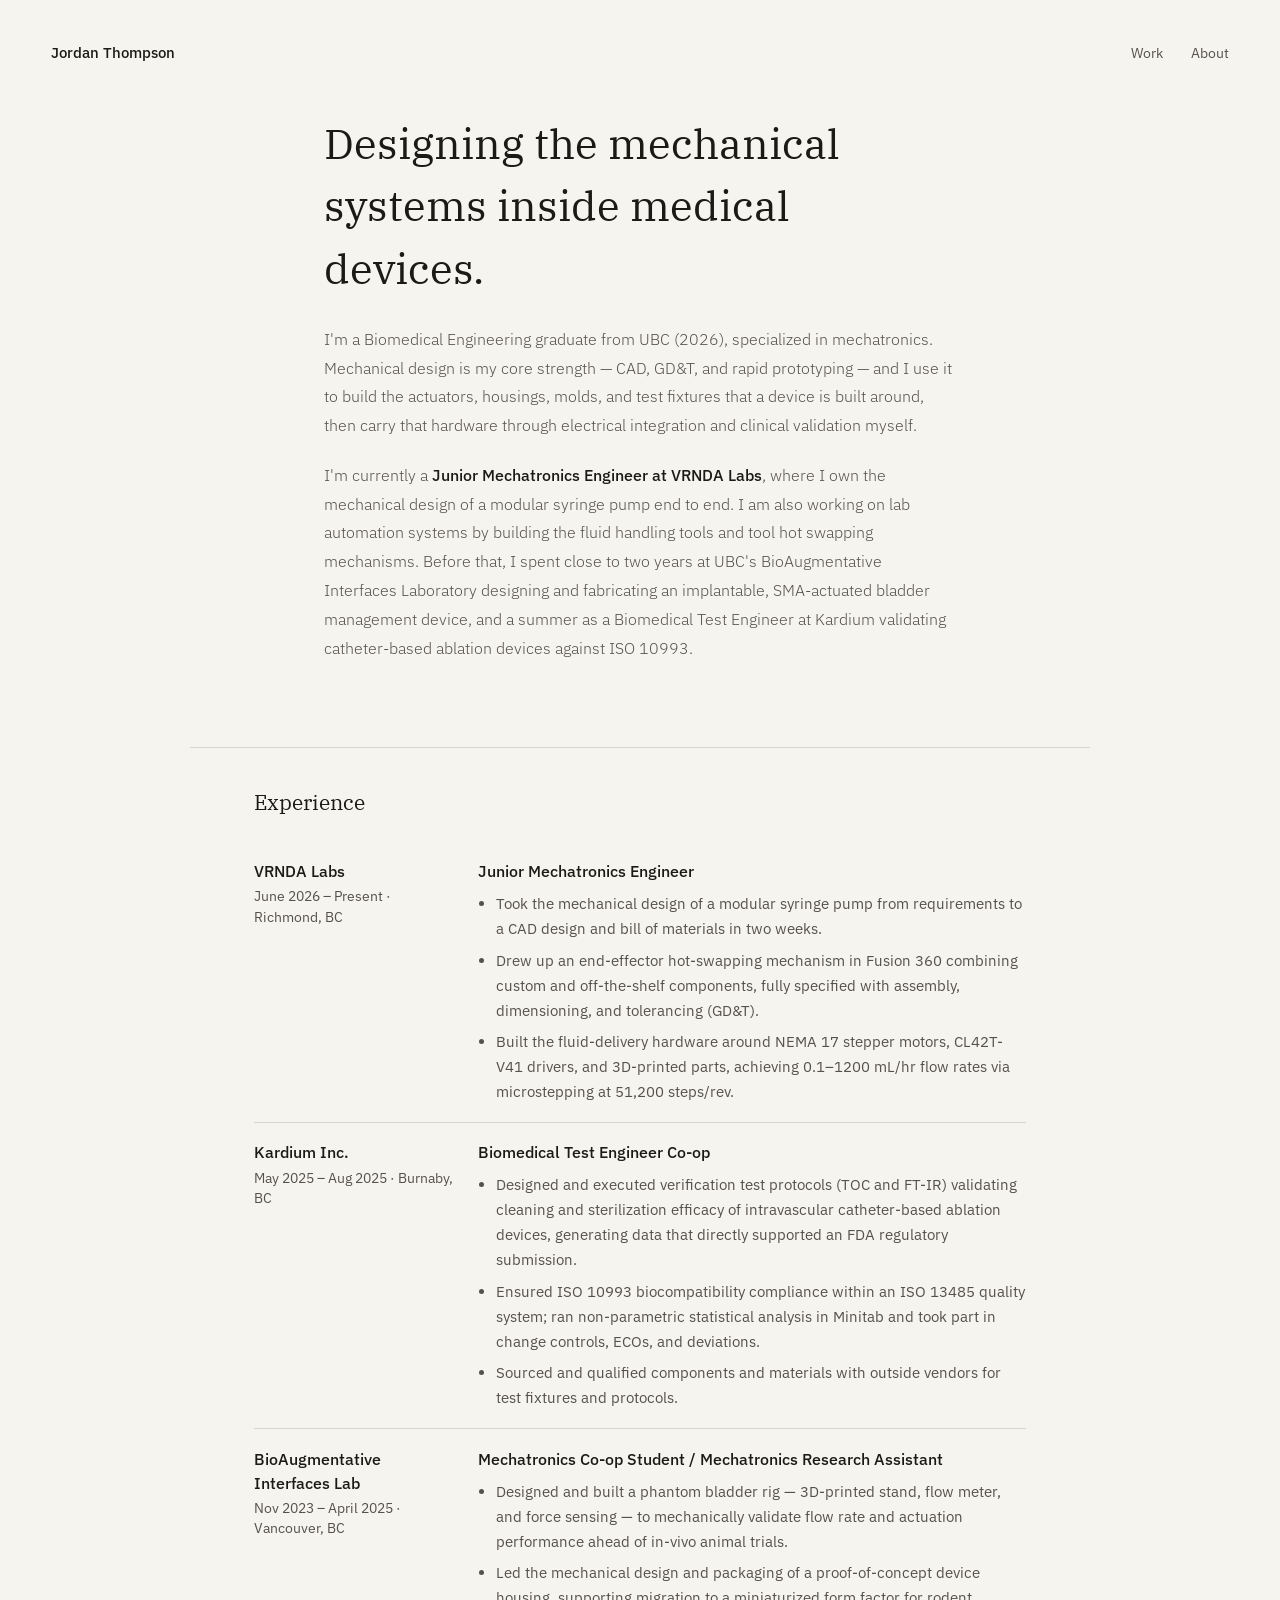
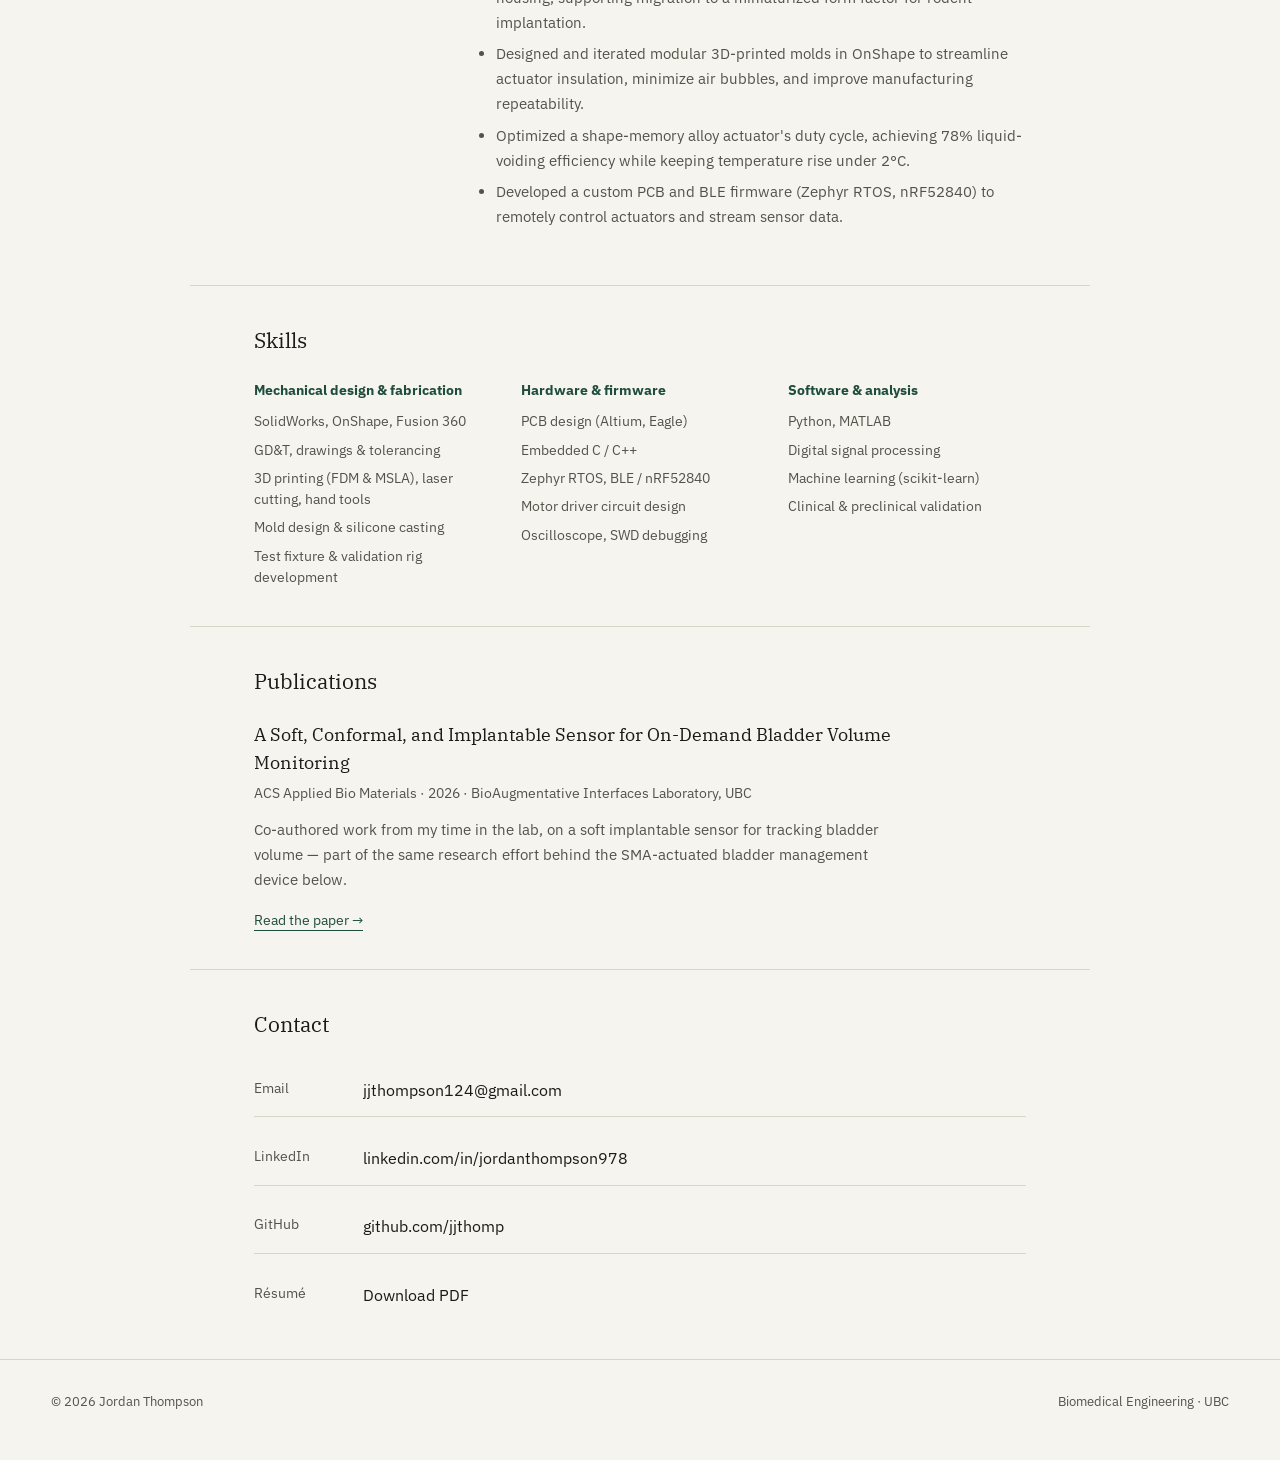
==== about.html @ d43cf21e "Publication added, theme change, new updates" ====
<!DOCTYPE html>
<html lang="en">
<head>
<meta charset="UTF-8">
<meta name="viewport" content="width=device-width, initial-scale=1.0">
<title>About — Jordan Thompson</title>
<link rel="stylesheet" href="base.css">
<style>
  .about-wrap {
    max-width: 760px;
    margin: 0 auto;
    padding: 1.5rem 5vw 4rem;
  }
  .about-wrap h1 {
    font-family: 'IBM Plex Serif', serif;
    font-weight: 400;
    font-size: clamp(1.9rem, 4vw, 2.6rem);
    margin-bottom: 1.6rem;
  }
  .about-wrap p {
    font-size: 1rem;
    font-weight: 300;
    line-height: 1.8;
    color: var(--ink-soft);
    margin-bottom: 1.3rem;
  }
  .about-wrap strong { color: var(--ink); font-weight: 500; }

  .block {
    max-width: 900px;
    margin: 0 auto;
    padding: 2.4rem 5vw;
    border-top: 1px solid var(--line);
  }
  .block h2 {
    font-family: 'IBM Plex Serif', serif;
    font-weight: 400;
    font-size: 1.3rem;
    margin-bottom: 1.5rem;
  }

  .role {
    display: grid;
    grid-template-columns: 200px 1fr;
    gap: 1.5rem;
    padding: 1.1rem 0;
    border-bottom: 1px solid var(--line);
  }
  .role:last-child { border-bottom: none; }
  .role-meta { display: flex; flex-direction: column; gap: 0.2rem; }
  .role-org { font-weight: 500; }
  .role-when { font-size: 0.85rem; color: var(--ink-soft); }
  .role-title { font-weight: 500; margin-bottom: 0.5rem; }
  .role-desc { font-size: 0.92rem; color: var(--ink-soft); line-height: 1.7; }
  .role-desc ul { padding-left: 1.1rem; display: flex; flex-direction: column; gap: 0.4rem; }

  .skills-cols {
    display: grid;
    grid-template-columns: repeat(3, 1fr);
    gap: 1.8rem;
  }
  .skills-cols h3 { font-size: 0.85rem; color: var(--pcb); margin-bottom: 0.7rem; }
  .skills-cols ul { list-style: none; display: flex; flex-direction: column; gap: 0.45rem; }
  .skills-cols li { font-size: 0.88rem; color: var(--ink-soft); }

  .contact-list { display: flex; flex-direction: column; gap: 0.9rem; }
  .contact-row {
    display: flex;
    gap: 1.2rem;
    text-decoration: none;
    padding: 0.9rem 0;
    border-bottom: 1px solid var(--line);
  }
  .contact-row:last-child { border-bottom: none; }
  .contact-label { width: 90px; color: var(--ink-soft); font-size: 0.85rem; }
  .contact-value { color: var(--ink); }
  .contact-row:hover .contact-value { color: var(--pcb); }

  .pub-item { max-width: 640px; }
  .pub-title {
    font-family: 'IBM Plex Serif', serif;
    font-size: 1.15rem;
    margin-bottom: 0.4rem;
  }
  .pub-meta { font-size: 0.85rem; color: var(--ink-soft); margin-bottom: 0.9rem; }
  .pub-desc { font-size: 0.92rem; color: var(--ink-soft); line-height: 1.7; margin-bottom: 0.9rem; }
  .pub-link { font-size: 0.9rem; color: var(--pcb); text-decoration: none; border-bottom: 1px solid var(--pcb); padding-bottom: 1px; }
  .pub-link:hover { opacity: 0.75; }


  @media(max-width:700px){
    .role { grid-template-columns: 1fr; gap: 0.3rem; }
    .skills-cols { grid-template-columns: 1fr 1fr; }
  }
</style>
</head>
<body>

<nav>
  <a href="index.html" class="nav-logo">Jordan Thompson</a>
  <ul class="nav-links">
    <li><a href="index.html">Work</a></li>
    <li><a href="about.html">About</a></li>
  </ul>
</nav>

<div class="about-wrap">
  <h1>Designing the mechanical systems inside medical devices.</h1>
  <p>I'm a Biomedical Engineering graduate from UBC (2026), specialized in mechatronics. Mechanical design is my core strength — CAD, GD&amp;T, and rapid prototyping — and I use it to build the actuators, housings, molds, and test fixtures that a device is built around, then carry that hardware through electrical integration and clinical validation myself.</p>
  <p>I'm currently a <strong>Junior Mechatronics Engineer at VRNDA Labs</strong>, where I own the mechanical design of a modular syringe pump end to end. I am also working on lab automation systems by building the fluid handling tools and tool hot swapping mechanisms. Before that, I spent close to two years at UBC's BioAugmentative Interfaces Laboratory designing and fabricating an implantable, SMA-actuated bladder management device, and a summer as a Biomedical Test Engineer at Kardium validating catheter-based ablation devices against ISO 10993.</p>
</div>

<div class="block">
  <h2>Experience</h2>

  <div class="role">
    <div class="role-meta">
      <span class="role-org">VRNDA Labs</span>
      <span class="role-when">June 2026 – Present · Richmond, BC</span>
    </div>
    <div>
      <div class="role-title">Junior Mechatronics Engineer</div>
      <div class="role-desc">
        <ul>
          <li>Took the mechanical design of a modular syringe pump from requirements to a CAD design and bill of materials in two weeks.</li>
          <li>Drew up an end-effector hot-swapping mechanism in Fusion 360 combining custom and off-the-shelf components, fully specified with assembly, dimensioning, and tolerancing (GD&amp;T).</li>
          <li>Built the fluid-delivery hardware around NEMA 17 stepper motors, CL42T-V41 drivers, and 3D-printed parts, achieving 0.1–1200 mL/hr flow rates via microstepping at 51,200 steps/rev.</li>
        </ul>
      </div>
    </div>
  </div>

  <div class="role">
    <div class="role-meta">
      <span class="role-org">Kardium Inc.</span>
      <span class="role-when">May 2025 – Aug 2025 · Burnaby, BC</span>
    </div>
    <div>
      <div class="role-title">Biomedical Test Engineer Co-op</div>
      <div class="role-desc">
        <ul>
          <li>Designed and executed verification test protocols (TOC and FT-IR) validating cleaning and sterilization efficacy of intravascular catheter-based ablation devices, generating data that directly supported an FDA regulatory submission.</li>
          <li>Ensured ISO 10993 biocompatibility compliance within an ISO 13485 quality system; ran non-parametric statistical analysis in Minitab and took part in change controls, ECOs, and deviations.</li>
          <li>Sourced and qualified components and materials with outside vendors for test fixtures and protocols.</li>
        </ul>
      </div>
    </div>
  </div>

  <div class="role">
    <div class="role-meta">
      <span class="role-org">BioAugmentative Interfaces Lab</span>
      <span class="role-when">Nov 2023 – April 2025 · Vancouver, BC</span>
    </div>
    <div>
      <div class="role-title">Mechatronics Co-op Student / Mechatronics Research Assistant</div>
      <div class="role-desc">
        <ul>
          <li>Designed and built a phantom bladder rig — 3D-printed stand, flow meter, and force sensing — to mechanically validate flow rate and actuation performance ahead of in-vivo animal trials.</li>
          <li>Led the mechanical design and packaging of a proof-of-concept device housing, supporting migration to a miniaturized form factor for rodent implantation.</li>
          <li>Designed and iterated modular 3D-printed molds in OnShape to streamline actuator insulation, minimize air bubbles, and improve manufacturing repeatability.</li>
          <li>Optimized a shape-memory alloy actuator's duty cycle, achieving 78% liquid-voiding efficiency while keeping temperature rise under 2°C.</li>
          <li>Developed a custom PCB and BLE firmware (Zephyr RTOS, nRF52840) to remotely control actuators and stream sensor data.</li>
        </ul>
      </div>
    </div>
  </div>
</div>

<div class="block">
  <h2>Skills</h2>
  <div class="skills-cols">
    <div>
      <h3>Mechanical design &amp; fabrication</h3>
      <ul>
        <li>SolidWorks, OnShape, Fusion 360</li>
        <li>GD&amp;T, drawings &amp; tolerancing</li>
        <li>3D printing (FDM &amp; MSLA), laser cutting, hand tools</li>
        <li>Mold design &amp; silicone casting</li>
        <li>Test fixture &amp; validation rig development</li>
      </ul>
    </div>
    <div>
      <h3>Hardware &amp; firmware</h3>
      <ul>
        <li>PCB design (Altium, Eagle)</li>
        <li>Embedded C / C++</li>
        <li>Zephyr RTOS, BLE / nRF52840</li>
        <li>Motor driver circuit design</li>
        <li>Oscilloscope, SWD debugging</li>
      </ul>
    </div>
    <div>
      <h3>Software &amp; analysis</h3>
      <ul>
        <li>Python, MATLAB</li>
        <li>Digital signal processing</li>
        <li>Machine learning (scikit-learn)</li>
        <li>Clinical &amp; preclinical validation</li>
      </ul>
    </div>
  </div>
</div>

<div class="block">
  <h2>Publications</h2>
  <div class="pub-item">
    <div class="pub-title">A Soft, Conformal, and Implantable Sensor for On-Demand Bladder Volume Monitoring</div>
    <div class="pub-meta">ACS Applied Bio Materials · 2026 · BioAugmentative Interfaces Laboratory, UBC</div>
    <p class="pub-desc">Co-authored work from my time in the lab, on a soft implantable sensor for tracking bladder volume — part of the same research effort behind the SMA-actuated bladder management device below.</p>
    <a href="https://pubs.acs.org/aabmcb/article/doi/10.1021/acsabm.6c01267/5427292/A-Soft-Conformal-and-Implantable-Sensor-for-On" class="pub-link" target="_blank">Read the paper →</a>
  </div>
</div>

<div class="block">
  <h2>Contact</h2>
  <div class="contact-list">
    <a href="mailto:jjthompson124@gmail.com" class="contact-row">
      <span class="contact-label">Email</span>
      <span class="contact-value">jjthompson124@gmail.com</span>
    </a>
    <a href="https://www.linkedin.com/in/jordanthompson978/" class="contact-row" target="_blank">
      <span class="contact-label">LinkedIn</span>
      <span class="contact-value">linkedin.com/in/jordanthompson978</span>
    </a>
    <a href="https://github.com/jjthomp" class="contact-row" target="_blank">
      <span class="contact-label">GitHub</span>
      <span class="contact-value">github.com/jjthomp</span>
    </a>
    <a href="Jordan_Thompson_Resume_PDF.pdf" class="contact-row" target="_blank">
      <span class="contact-label">Résumé</span>
      <span class="contact-value">Download PDF</span>
    </a>
  </div>
</div>

<footer>
  <p>© 2026 Jordan Thompson</p>
  <p>Biomedical Engineering · UBC</p>
</footer>

</body>
</html>
---- base.css ----
@import url('https://fonts.googleapis.com/css2?family=IBM+Plex+Sans:ital,wght@0,300;0,400;0,500;0,600;1,400&family=IBM+Plex+Mono:wght@400;500&family=IBM+Plex+Serif:ital,wght@0,400;0,500;1,400&display=swap');

:root {
  --paper: #f6f4ef;
  --ink: #1c1a16;
  --ink-soft: #55524a;
  --line: #d9d5c9;
  --pcb: #1f4d3d;
  --pcb-soft: #e7ede9;
  --copper: #a15c34;
  --white: #fffdf8;
}

*, *::before, *::after { box-sizing: border-box; margin: 0; padding: 0; }
html { scroll-behavior: smooth; }

body {
  font-family: 'IBM Plex Sans', sans-serif;
  background: var(--paper);
  color: var(--ink);
  font-weight: 400;
  line-height: 1.5;
}

a { color: inherit; }

/* NAV */
nav {
  display: flex;
  justify-content: space-between;
  align-items: baseline;
  padding: 2.5rem 4vw 1.5rem;
  max-width: 1280px;
  margin: 0 auto;
}
.nav-logo {
  font-size: 0.95rem;
  font-weight: 500;
  text-decoration: none;
  color: var(--ink);
}
.nav-links {
  display: flex;
  gap: 1.75rem;
  list-style: none;
}
.nav-links a, .nav-back {
  font-size: 0.9rem;
  text-decoration: none;
  color: var(--ink-soft);
  border-bottom: 1px solid transparent;
  transition: color 0.15s, border-color 0.15s;
}
.nav-links a:hover, .nav-back:hover {
  color: var(--pcb);
  border-color: var(--pcb);
}

/* PROJECT HERO (detail pages) */
.project-hero {
  max-width: 1280px;
  margin: 0 auto;
  padding: 1rem 4vw 3rem;
  border-bottom: 1px solid var(--line);
}
.project-hero-tag {
  font-size: 0.85rem;
  color: var(--pcb);
  margin-bottom: 0.9rem;
}
.project-hero-title em {
  font-style: italic;
  color: var(--pcb);
}
.project-hero-title {
  font-family: 'IBM Plex Serif', serif;
  font-size: clamp(2.1rem, 4.2vw, 3.4rem);
  font-weight: 400;
  line-height: 1.08;
  letter-spacing: -0.01em;
  max-width: 820px;
  margin-bottom: 1.8rem;
}
.project-hero-meta {
  display: flex;
  gap: 2.5rem;
  flex-wrap: wrap;
}
.meta-item {
  display: flex;
  flex-direction: column;
  gap: 0.3rem;
}
.meta-label {
  font-size: 0.72rem;
  color: var(--ink-soft);
}
.meta-value {
  font-size: 0.92rem;
  color: var(--ink);
}

/* IMAGE BLOCK */
.project-image-block {
  width: 100%;
  background: var(--white);
  border: 1px solid var(--line);
  display: flex;
  align-items: center;
  justify-content: center;
  min-height: 200px;
  overflow: hidden;
}
.project-image-block img {
  width: 100%;
  height: auto;
  display: block;
}

/* BODY CONTENT */
.project-body {
  max-width: 1100px;
  margin: 0 auto;
  padding: 3.5rem 4vw 6rem;
}
.content-grid {
  display: grid;
  grid-template-columns: 1fr 300px;
  gap: 4.5rem;
  align-items: start;
}

/* SIDEBAR */
.sidebar {
  position: sticky;
  top: 2.5rem;
  display: flex;
  flex-direction: column;
  gap: 2.2rem;
}
.sidebar-card-title {
  font-size: 0.72rem;
  color: var(--ink-soft);
  margin-bottom: 1rem;
  padding-bottom: 0.5rem;
  border-bottom: 1px solid var(--line);
}
.tag-list {
  display: flex;
  flex-wrap: wrap;
  gap: 0.5rem;
}
.tag {
  font-family: 'IBM Plex Mono', monospace;
  font-size: 0.72rem;
  padding: 0.3rem 0.65rem;
  border: 1px solid var(--line);
  color: var(--ink-soft);
  background: var(--white);
}
.skill-list-sidebar {
  list-style: none;
  display: flex;
  flex-direction: column;
  gap: 0.6rem;
}
.skill-list-sidebar li {
  font-size: 0.9rem;
  color: var(--ink-soft);
  padding-bottom: 0.6rem;
  border-bottom: 1px solid var(--line);
}

/* MAIN CONTENT */
.main-content {
  display: flex;
  flex-direction: column;
  gap: 3.2rem;
}
.section-label {
  font-size: 0.78rem;
  color: var(--pcb);
  margin-bottom: 0.8rem;
}
.section-heading {
  font-family: 'IBM Plex Serif', serif;
  font-size: 1.7rem;
  font-weight: 400;
  margin-bottom: 1.3rem;
  line-height: 1.2;
}
.prose p {
  font-size: 1rem;
  font-weight: 300;
  line-height: 1.8;
  color: var(--ink-soft);
  margin-bottom: 1.3rem;
  max-width: 68ch;
}
.prose p:last-child { margin-bottom: 0; }
.prose strong { color: var(--ink); font-weight: 500; }

.challenge-block {
  padding: 1.5rem 1.8rem;
  border-left: 3px solid var(--pcb);
  background: var(--pcb-soft);
  margin: 1.3rem 0;
  max-width: 68ch;
}
.challenge-block p {
  font-size: 0.95rem;
  line-height: 1.75;
  color: var(--ink);
  font-weight: 300;
}

.result-grid {
  display: grid;
  grid-template-columns: 1fr 1fr;
  gap: 1px;
  margin-top: 1.3rem;
  background: var(--line);
  border: 1px solid var(--line);
}
.result-item {
  padding: 1.3rem;
  background: var(--white);
}
.result-value {
  font-family: 'IBM Plex Serif', serif;
  font-size: 1.7rem;
  color: var(--copper);
  line-height: 1;
  margin-bottom: 0.4rem;
}
.result-label {
  font-size: 0.78rem;
  color: var(--ink-soft);
}

.divider {
  width: 100%;
  height: 1px;
  background: var(--line);
}

/* NEXT/PREV */
.project-nav-footer {
  border-top: 1px solid var(--line);
  max-width: 1280px;
  margin: 0 auto;
  padding: 2.5rem 4vw;
  display: flex;
  justify-content: space-between;
  align-items: center;
  gap: 2rem;
}
.proj-nav-link {
  text-decoration: none;
  display: flex;
  flex-direction: column;
  gap: 0.35rem;
  max-width: 300px;
}
.proj-nav-label {
  font-size: 0.75rem;
  color: var(--ink-soft);
}
.proj-nav-title {
  font-family: 'IBM Plex Serif', serif;
  font-size: 1.15rem;
  color: var(--ink);
}
.proj-nav-link.next { text-align: right; margin-left: auto; }

/* FOOTER */
footer {
  padding: 2rem 4vw 3rem;
  max-width: 1280px;
  margin: 0 auto;
  display: flex;
  justify-content: space-between;
  border-top: 1px solid var(--line);
}
footer p {
  font-size: 0.8rem;
  color: var(--ink-soft);
}

@media(max-width:900px){
  .content-grid{grid-template-columns:1fr;gap:2.5rem;}
  .sidebar{position:static;}
  nav { padding: 1.5rem 5vw 1rem; }
  .project-hero, .project-body { padding-left: 5vw; padding-right: 5vw; }
  .project-nav-footer { flex-direction: column; align-items: flex-start; padding: 2rem 5vw; }
  .proj-nav-link.next { text-align: left; margin-left: 0; }
  .result-grid{grid-template-columns:1fr;}
  footer { flex-direction: column; gap: 0.5rem; padding: 1.5rem 5vw 2.5rem; }
}
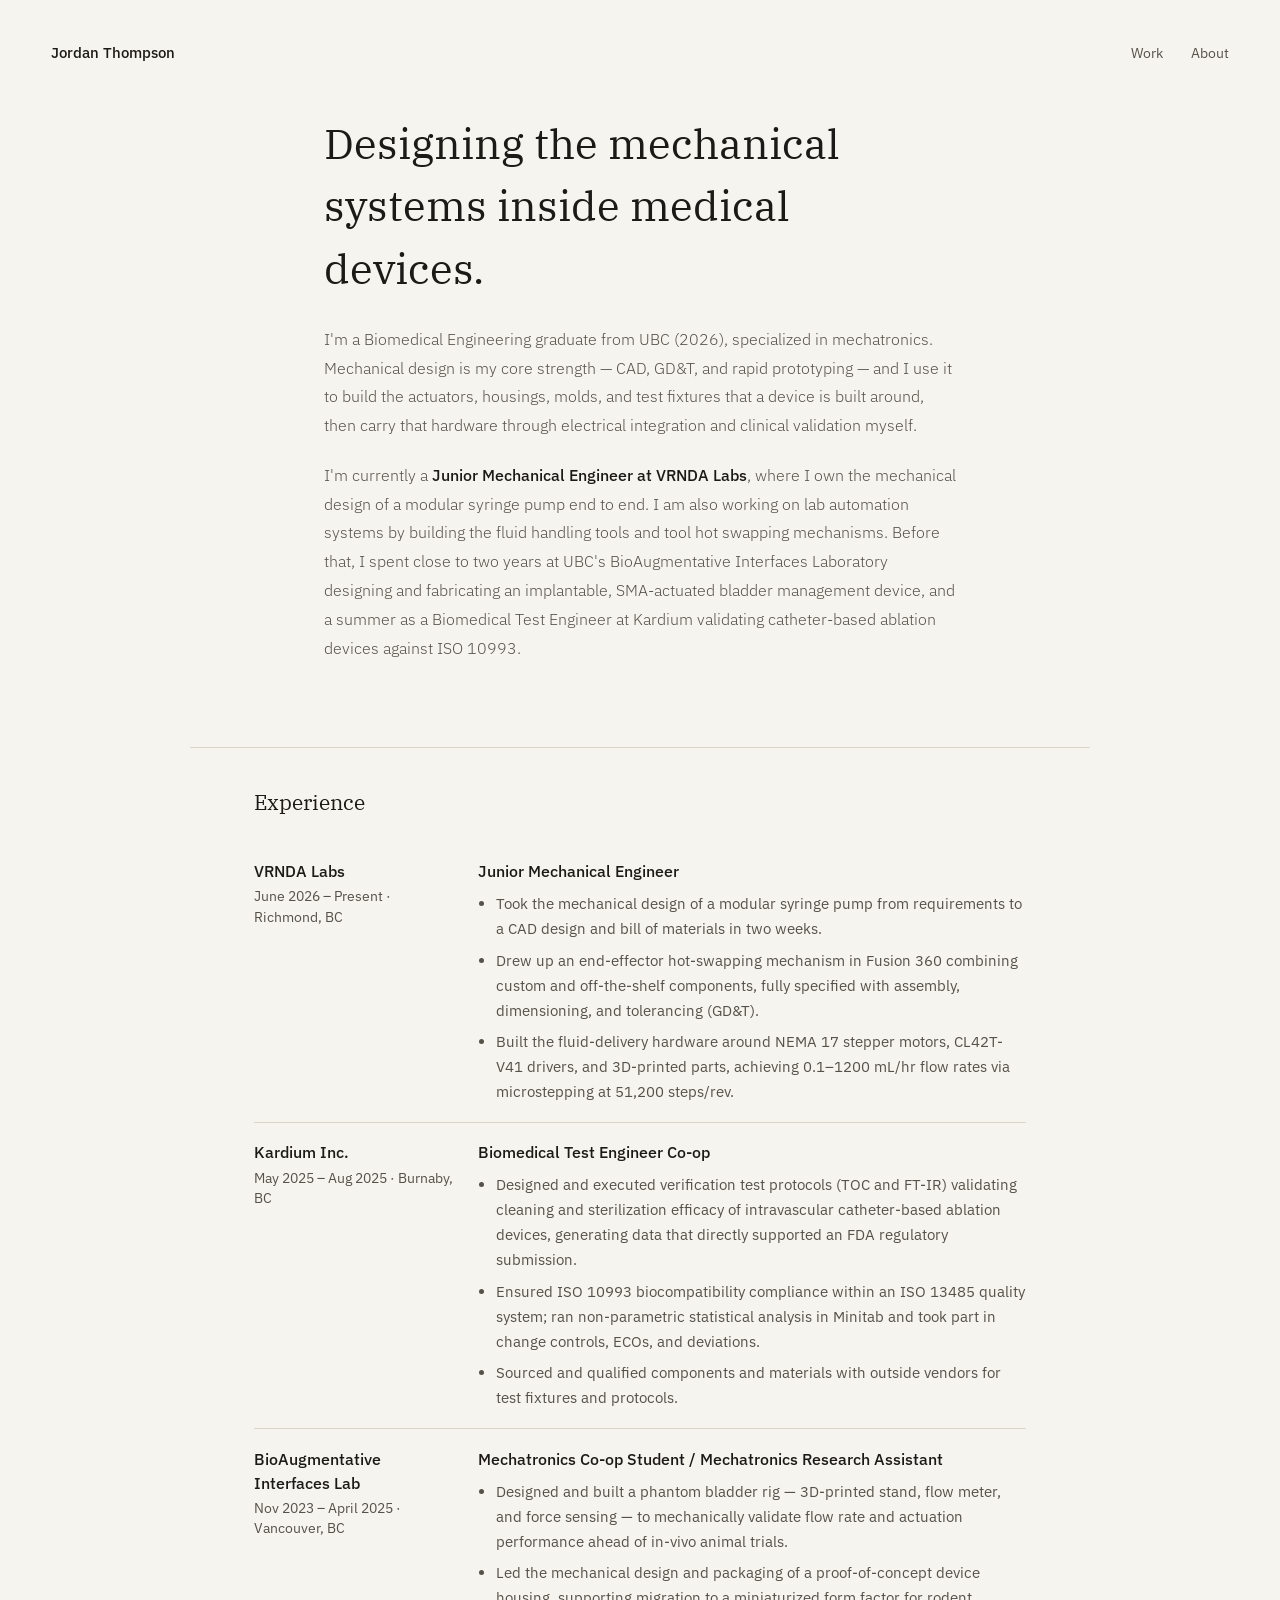
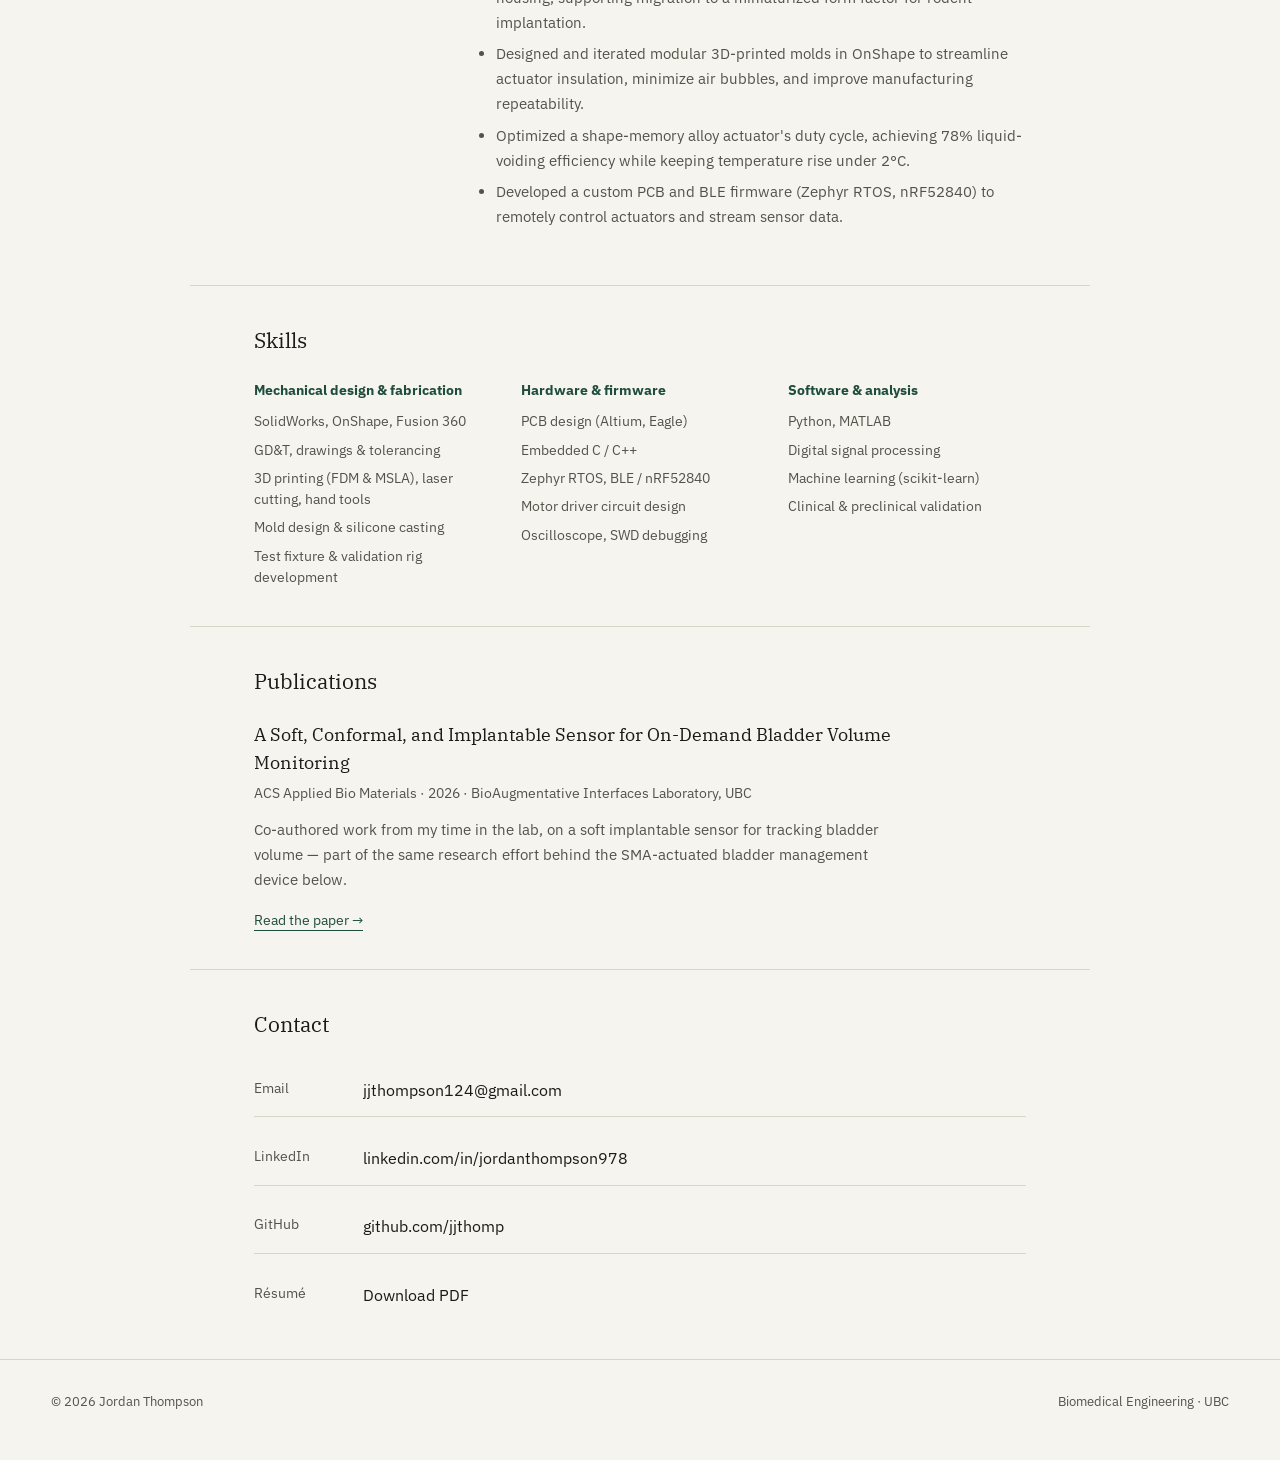
==== commit 72089ea0: "updated about me" ====
--- a/about.html
+++ b/about.html
@@ -107,7 +107,7 @@
 <div class="about-wrap">
   <h1>Designing the mechanical systems inside medical devices.</h1>
   <p>I'm a Biomedical Engineering graduate from UBC (2026), specialized in mechatronics. Mechanical design is my core strength — CAD, GD&amp;T, and rapid prototyping — and I use it to build the actuators, housings, molds, and test fixtures that a device is built around, then carry that hardware through electrical integration and clinical validation myself.</p>
-  <p>I'm currently a <strong>Junior Mechatronics Engineer at VRNDA Labs</strong>, where I own the mechanical design of a modular syringe pump end to end. I am also working on lab automation systems by building the fluid handling tools and tool hot swapping mechanisms. Before that, I spent close to two years at UBC's BioAugmentative Interfaces Laboratory designing and fabricating an implantable, SMA-actuated bladder management device, and a summer as a Biomedical Test Engineer at Kardium validating catheter-based ablation devices against ISO 10993.</p>
+  <p>I'm currently a <strong>Junior Mechanical Engineer at VRNDA Labs</strong>, where I own the mechanical design of a modular syringe pump end to end. I am also working on lab automation systems by building the fluid handling tools and tool hot swapping mechanisms. Before that, I spent close to two years at UBC's BioAugmentative Interfaces Laboratory designing and fabricating an implantable, SMA-actuated bladder management device, and a summer as a Biomedical Test Engineer at Kardium validating catheter-based ablation devices against ISO 10993.</p>
 </div>
 
 <div class="block">
@@ -119,7 +119,7 @@
       <span class="role-when">June 2026 – Present · Richmond, BC</span>
     </div>
     <div>
-      <div class="role-title">Junior Mechatronics Engineer</div>
+      <div class="role-title">Junior Mechanical Engineer</div>
       <div class="role-desc">
         <ul>
           <li>Took the mechanical design of a modular syringe pump from requirements to a CAD design and bill of materials in two weeks.</li>
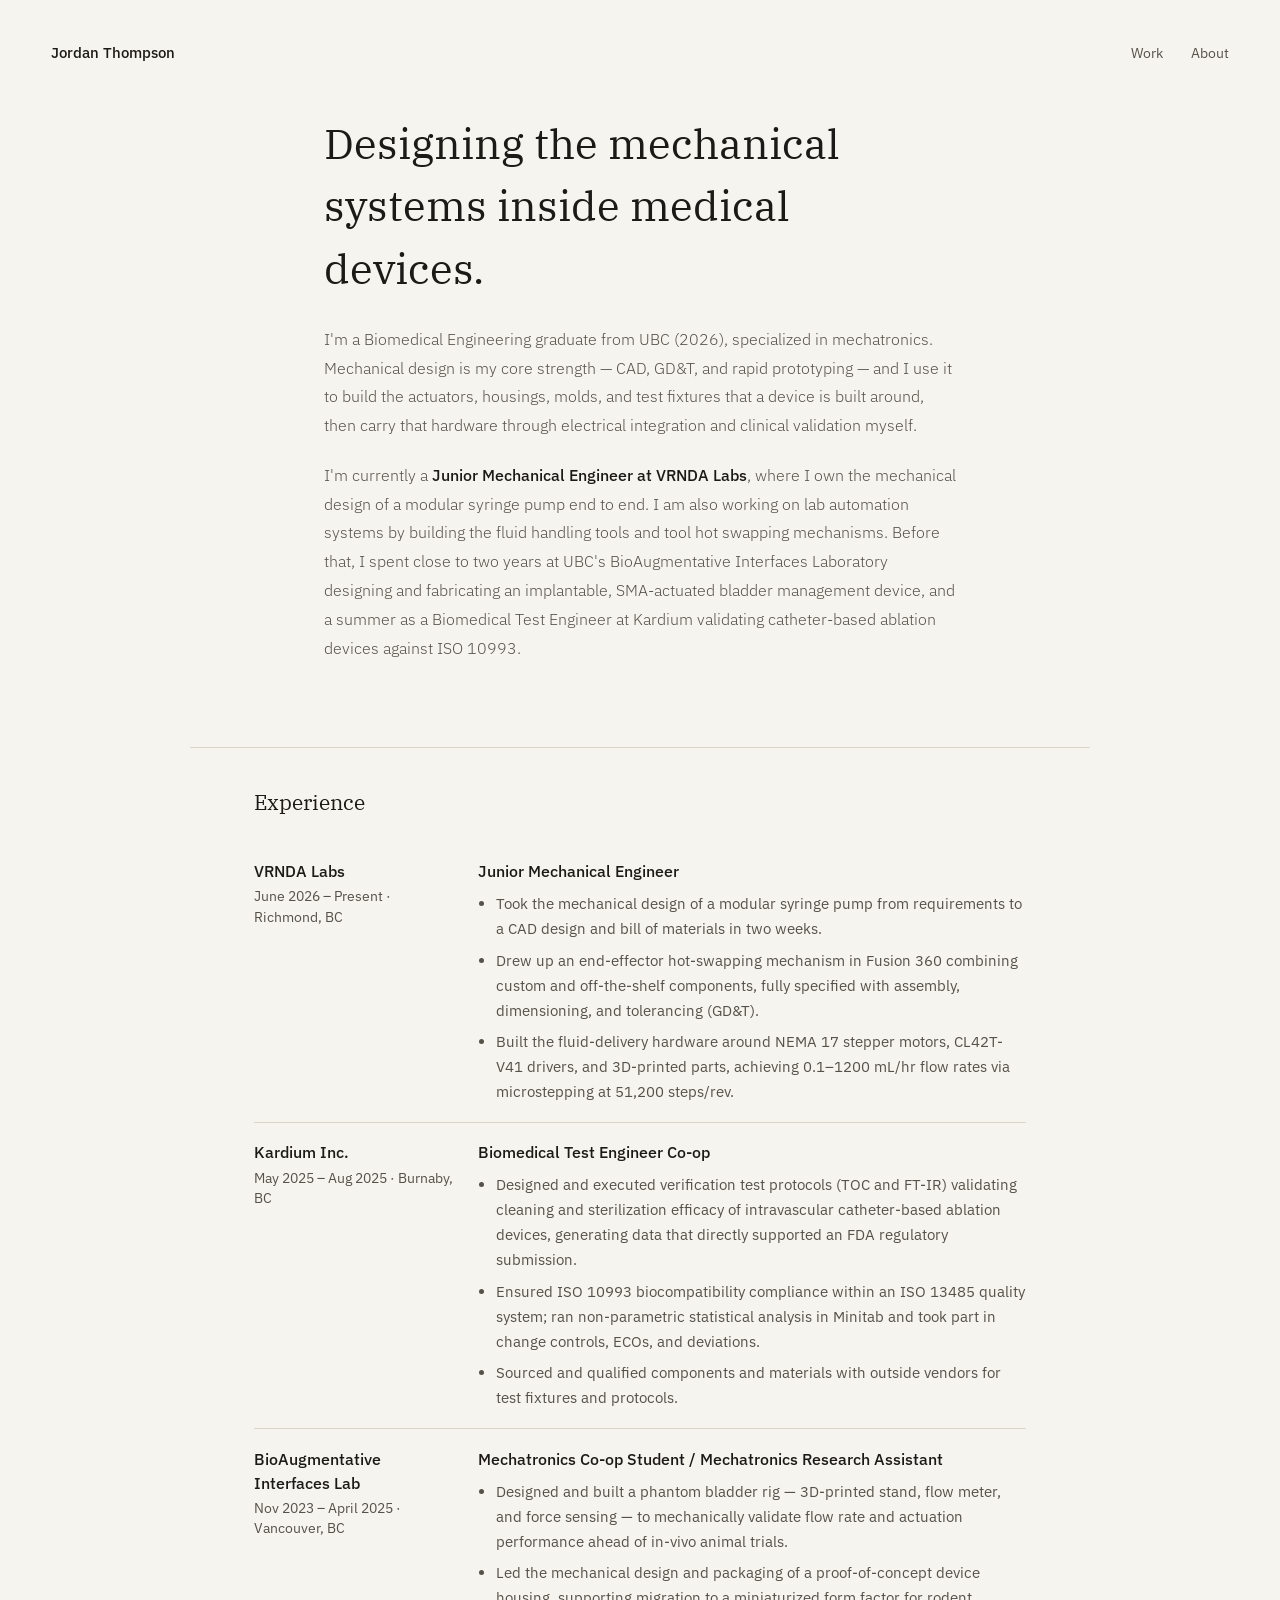
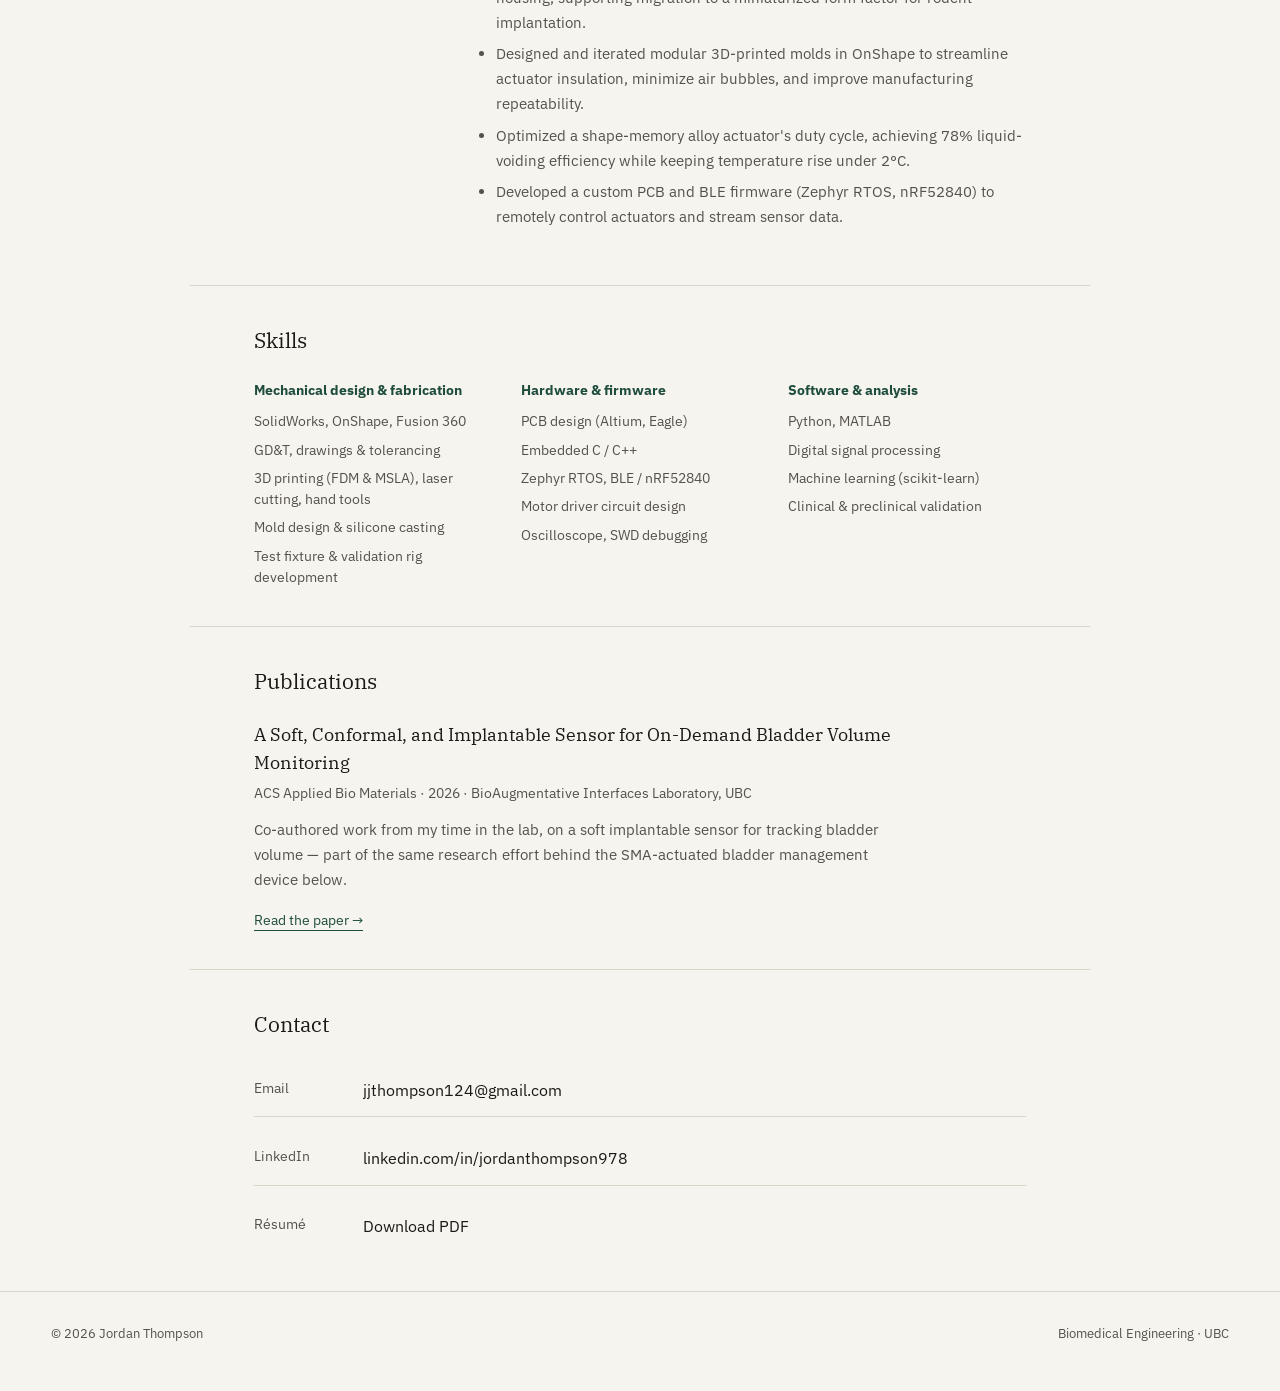
==== commit 036e90f4: "resolved resume naming issue" ====
--- a/about.html
+++ b/about.html
@@ -223,10 +223,6 @@
       <span class="contact-label">LinkedIn</span>
       <span class="contact-value">linkedin.com/in/jordanthompson978</span>
     </a>
-    <a href="https://github.com/jjthomp" class="contact-row" target="_blank">
-      <span class="contact-label">GitHub</span>
-      <span class="contact-value">github.com/jjthomp</span>
-    </a>
     <a href="Jordan_Thompson_Resume_PDF.pdf" class="contact-row" target="_blank">
       <span class="contact-label">Résumé</span>
       <span class="contact-value">Download PDF</span>
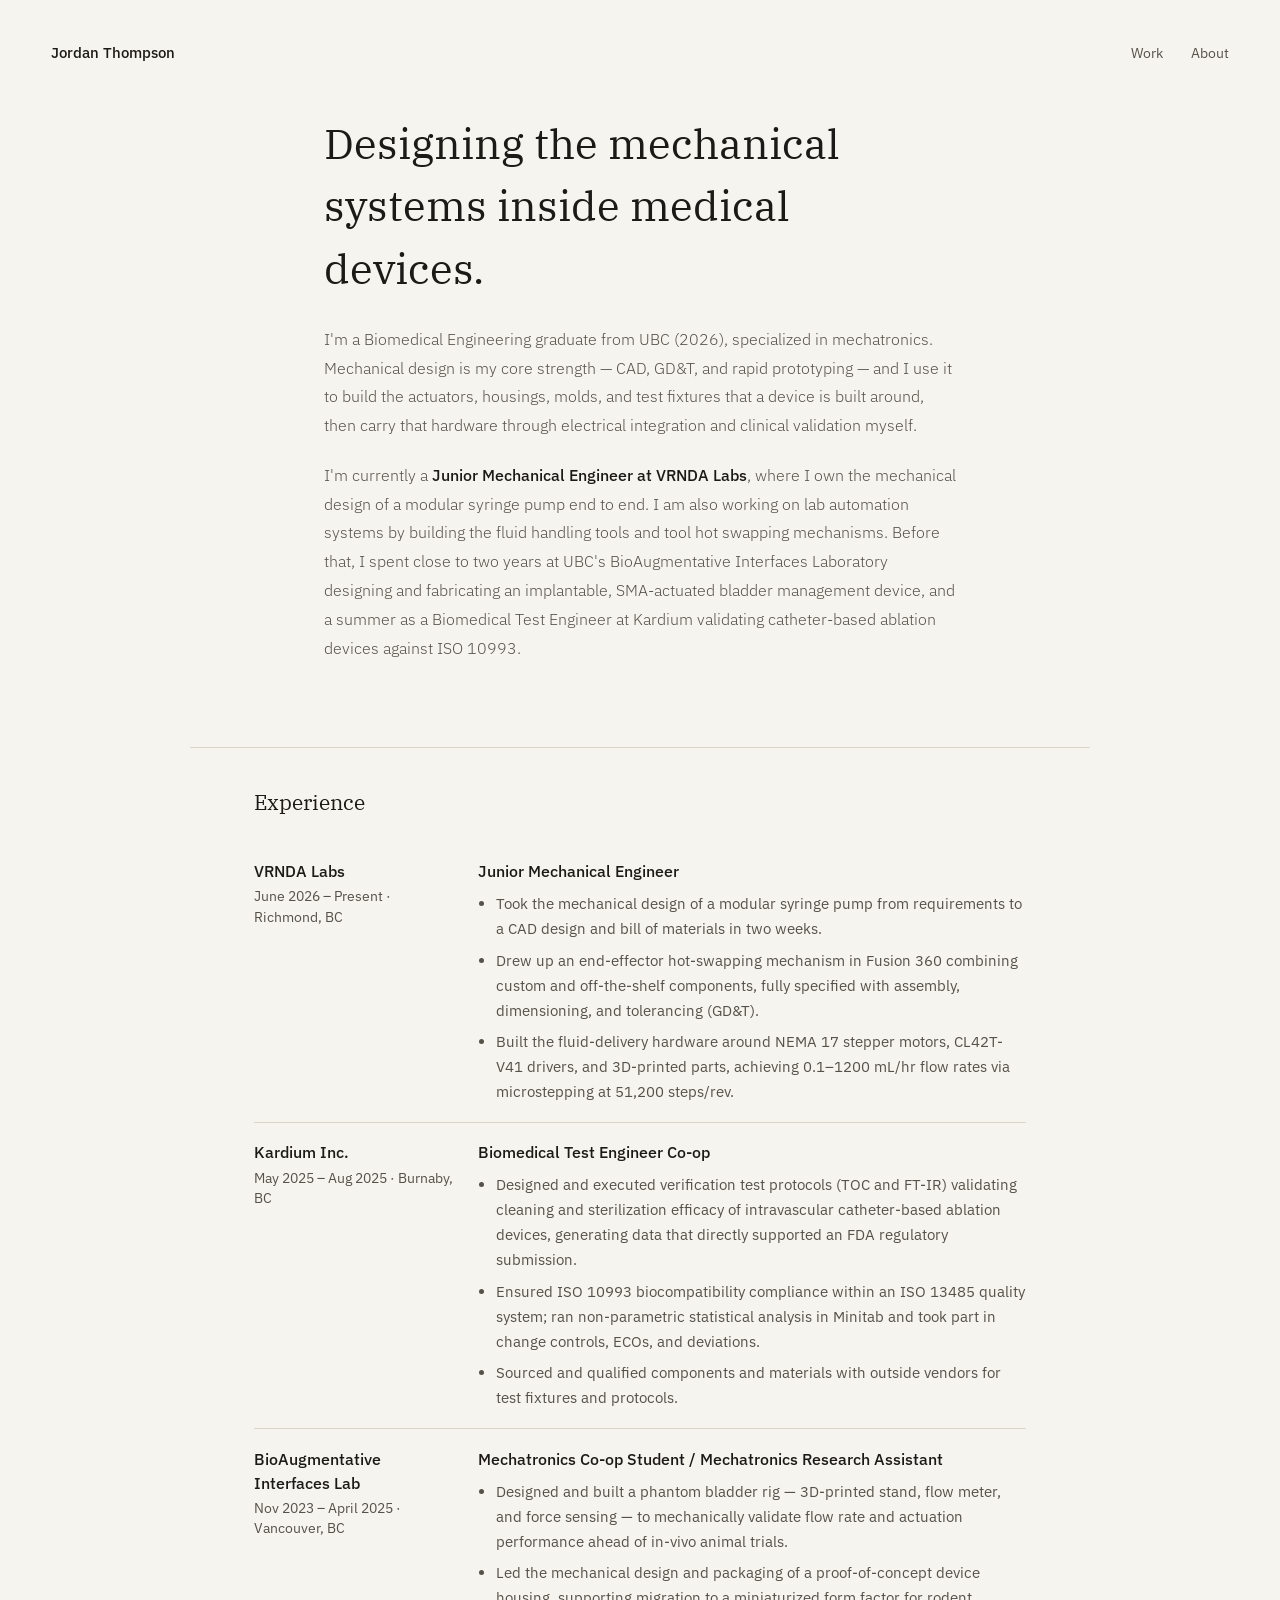
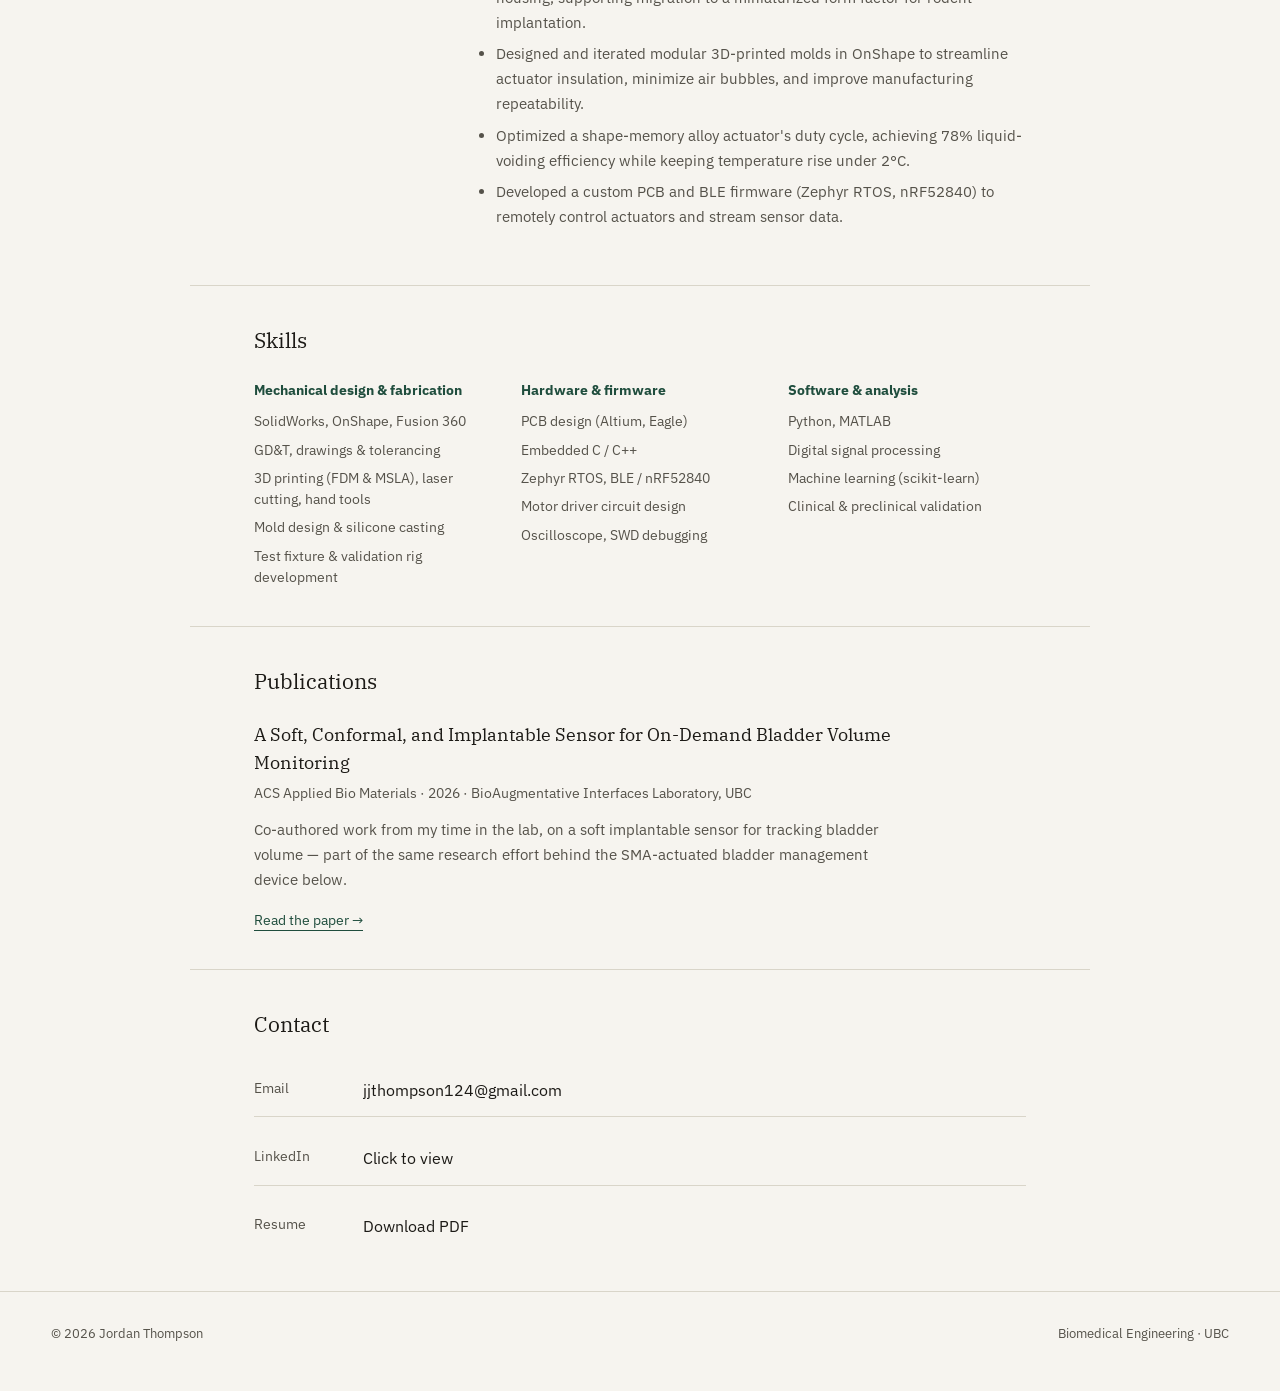
==== commit 3725d6c9: "testing new links" ====
--- a/about.html
+++ b/about.html
@@ -221,10 +221,10 @@
     </a>
     <a href="https://www.linkedin.com/in/jordanthompson978/" class="contact-row" target="_blank">
       <span class="contact-label">LinkedIn</span>
-      <span class="contact-value">linkedin.com/in/jordanthompson978</span>
+      <span class="contact-value">Click to view</span>
     </a>
     <a href="Jordan_Thompson_Resume_PDF.pdf" class="contact-row" target="_blank">
-      <span class="contact-label">Résumé</span>
+      <span class="contact-label">Resume</span>
       <span class="contact-value">Download PDF</span>
     </a>
   </div>
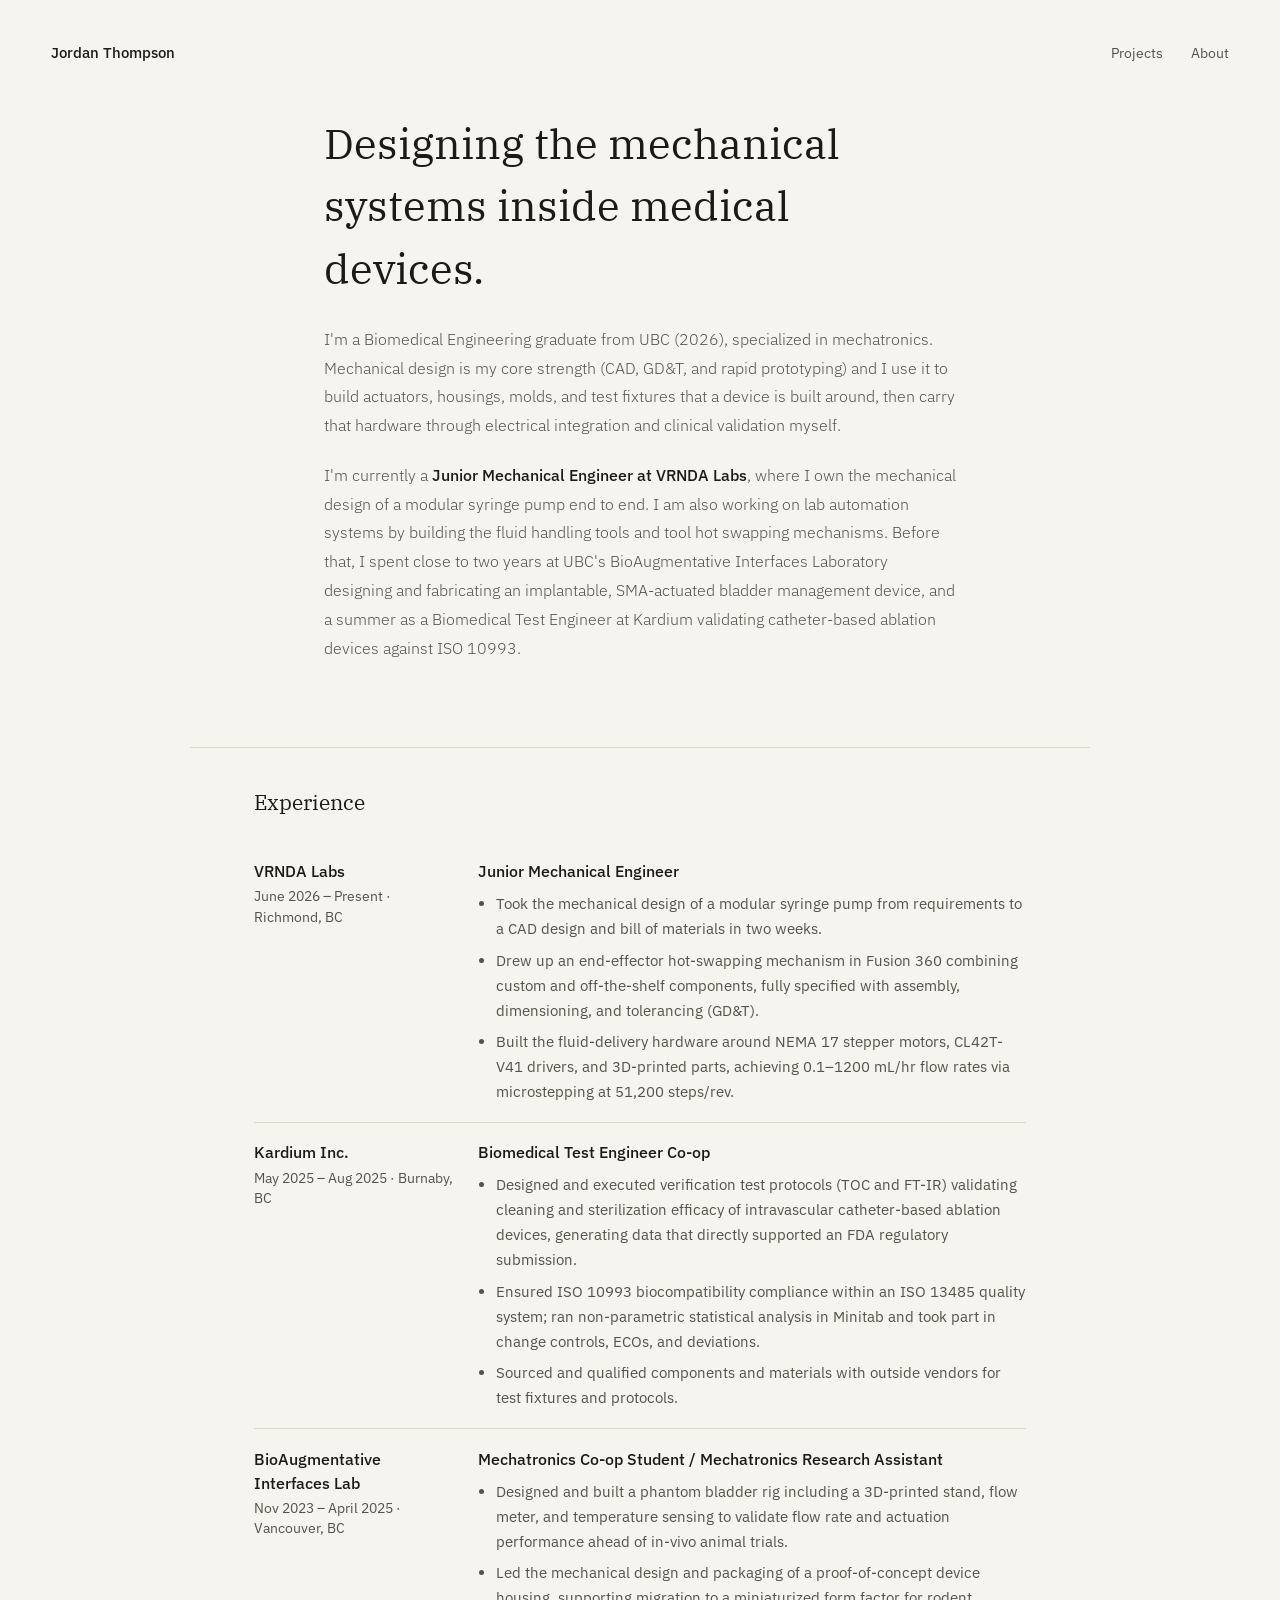
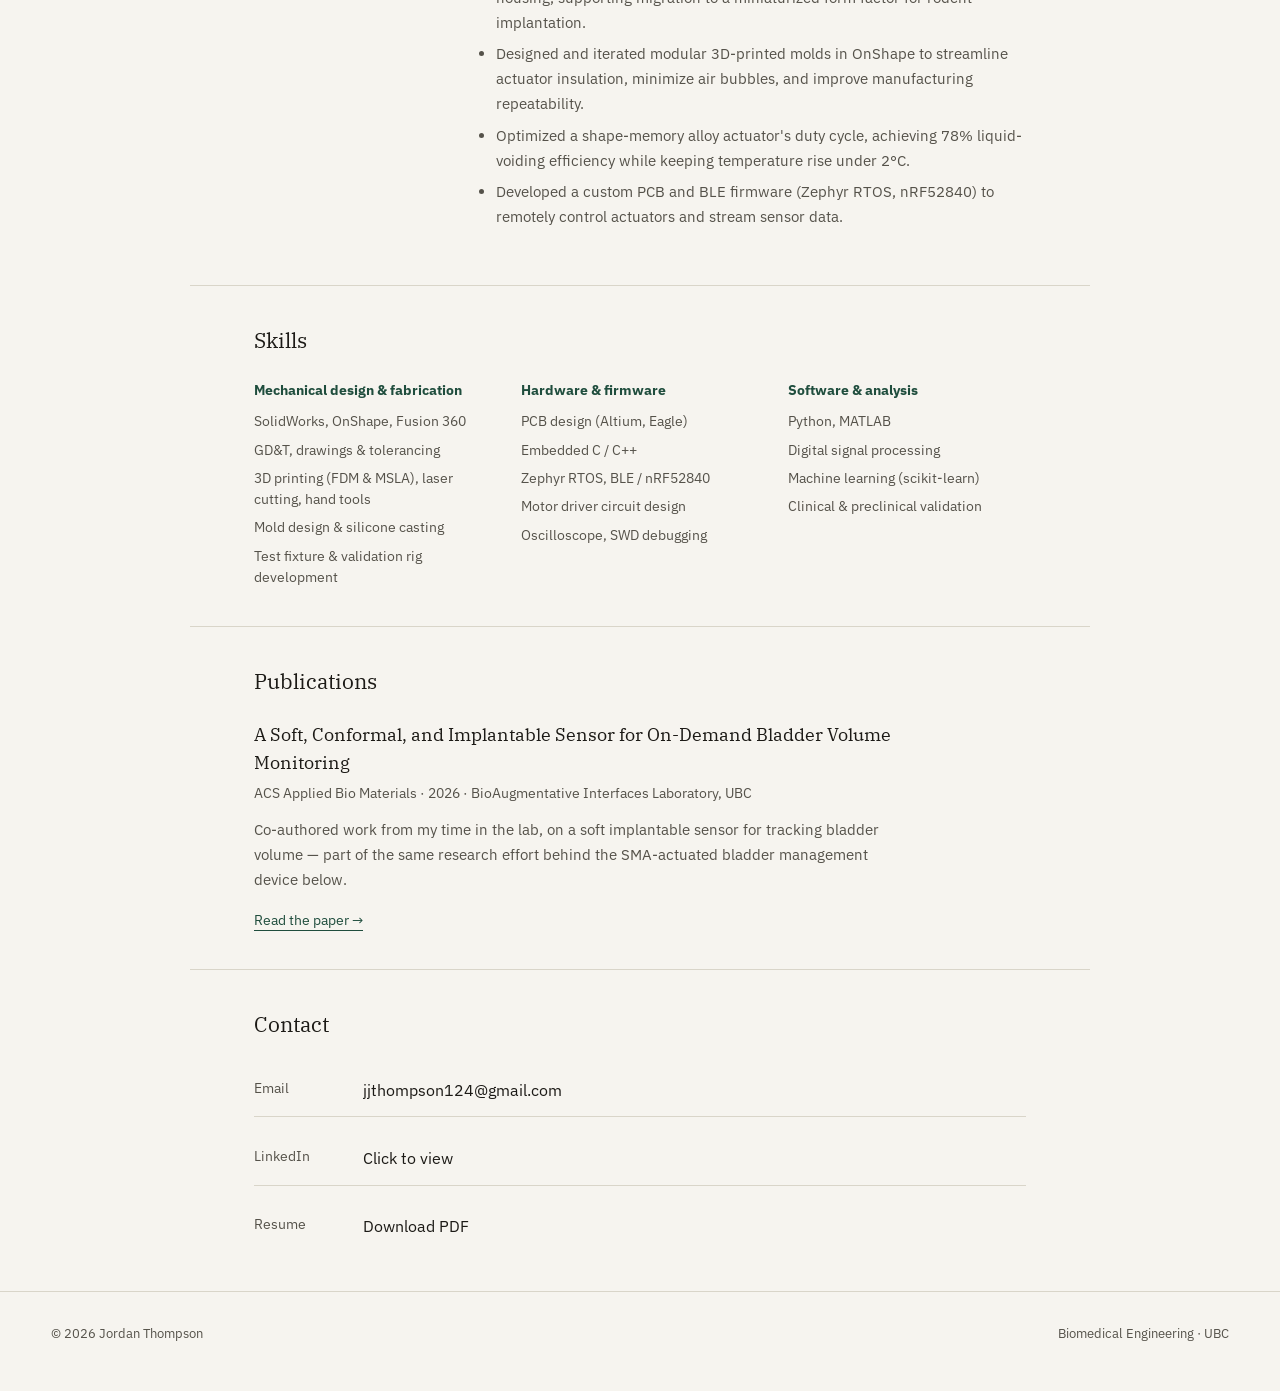
==== commit ac9a9ab7: "formatting and wording" ====
--- a/about.html
+++ b/about.html
@@ -99,14 +99,14 @@
 <nav>
   <a href="index.html" class="nav-logo">Jordan Thompson</a>
   <ul class="nav-links">
-    <li><a href="index.html">Work</a></li>
+    <li><a href="index.html">Projects</a></li>
     <li><a href="about.html">About</a></li>
   </ul>
 </nav>
 
 <div class="about-wrap">
   <h1>Designing the mechanical systems inside medical devices.</h1>
-  <p>I'm a Biomedical Engineering graduate from UBC (2026), specialized in mechatronics. Mechanical design is my core strength — CAD, GD&amp;T, and rapid prototyping — and I use it to build the actuators, housings, molds, and test fixtures that a device is built around, then carry that hardware through electrical integration and clinical validation myself.</p>
+  <p>I'm a Biomedical Engineering graduate from UBC (2026), specialized in mechatronics. Mechanical design is my core strength  (CAD, GD&amp;T, and rapid prototyping) and I use it to build actuators, housings, molds, and test fixtures that a device is built around, then carry that hardware through electrical integration and clinical validation myself.</p>
   <p>I'm currently a <strong>Junior Mechanical Engineer at VRNDA Labs</strong>, where I own the mechanical design of a modular syringe pump end to end. I am also working on lab automation systems by building the fluid handling tools and tool hot swapping mechanisms. Before that, I spent close to two years at UBC's BioAugmentative Interfaces Laboratory designing and fabricating an implantable, SMA-actuated bladder management device, and a summer as a Biomedical Test Engineer at Kardium validating catheter-based ablation devices against ISO 10993.</p>
 </div>
 
@@ -156,7 +156,7 @@
       <div class="role-title">Mechatronics Co-op Student / Mechatronics Research Assistant</div>
       <div class="role-desc">
         <ul>
-          <li>Designed and built a phantom bladder rig — 3D-printed stand, flow meter, and force sensing — to mechanically validate flow rate and actuation performance ahead of in-vivo animal trials.</li>
+          <li>Designed and built a phantom bladder rig including a 3D-printed stand, flow meter, and temperature sensing to validate flow rate and actuation performance ahead of in-vivo animal trials.</li>
           <li>Led the mechanical design and packaging of a proof-of-concept device housing, supporting migration to a miniaturized form factor for rodent implantation.</li>
           <li>Designed and iterated modular 3D-printed molds in OnShape to streamline actuator insulation, minimize air bubbles, and improve manufacturing repeatability.</li>
           <li>Optimized a shape-memory alloy actuator's duty cycle, achieving 78% liquid-voiding efficiency while keeping temperature rise under 2°C.</li>
